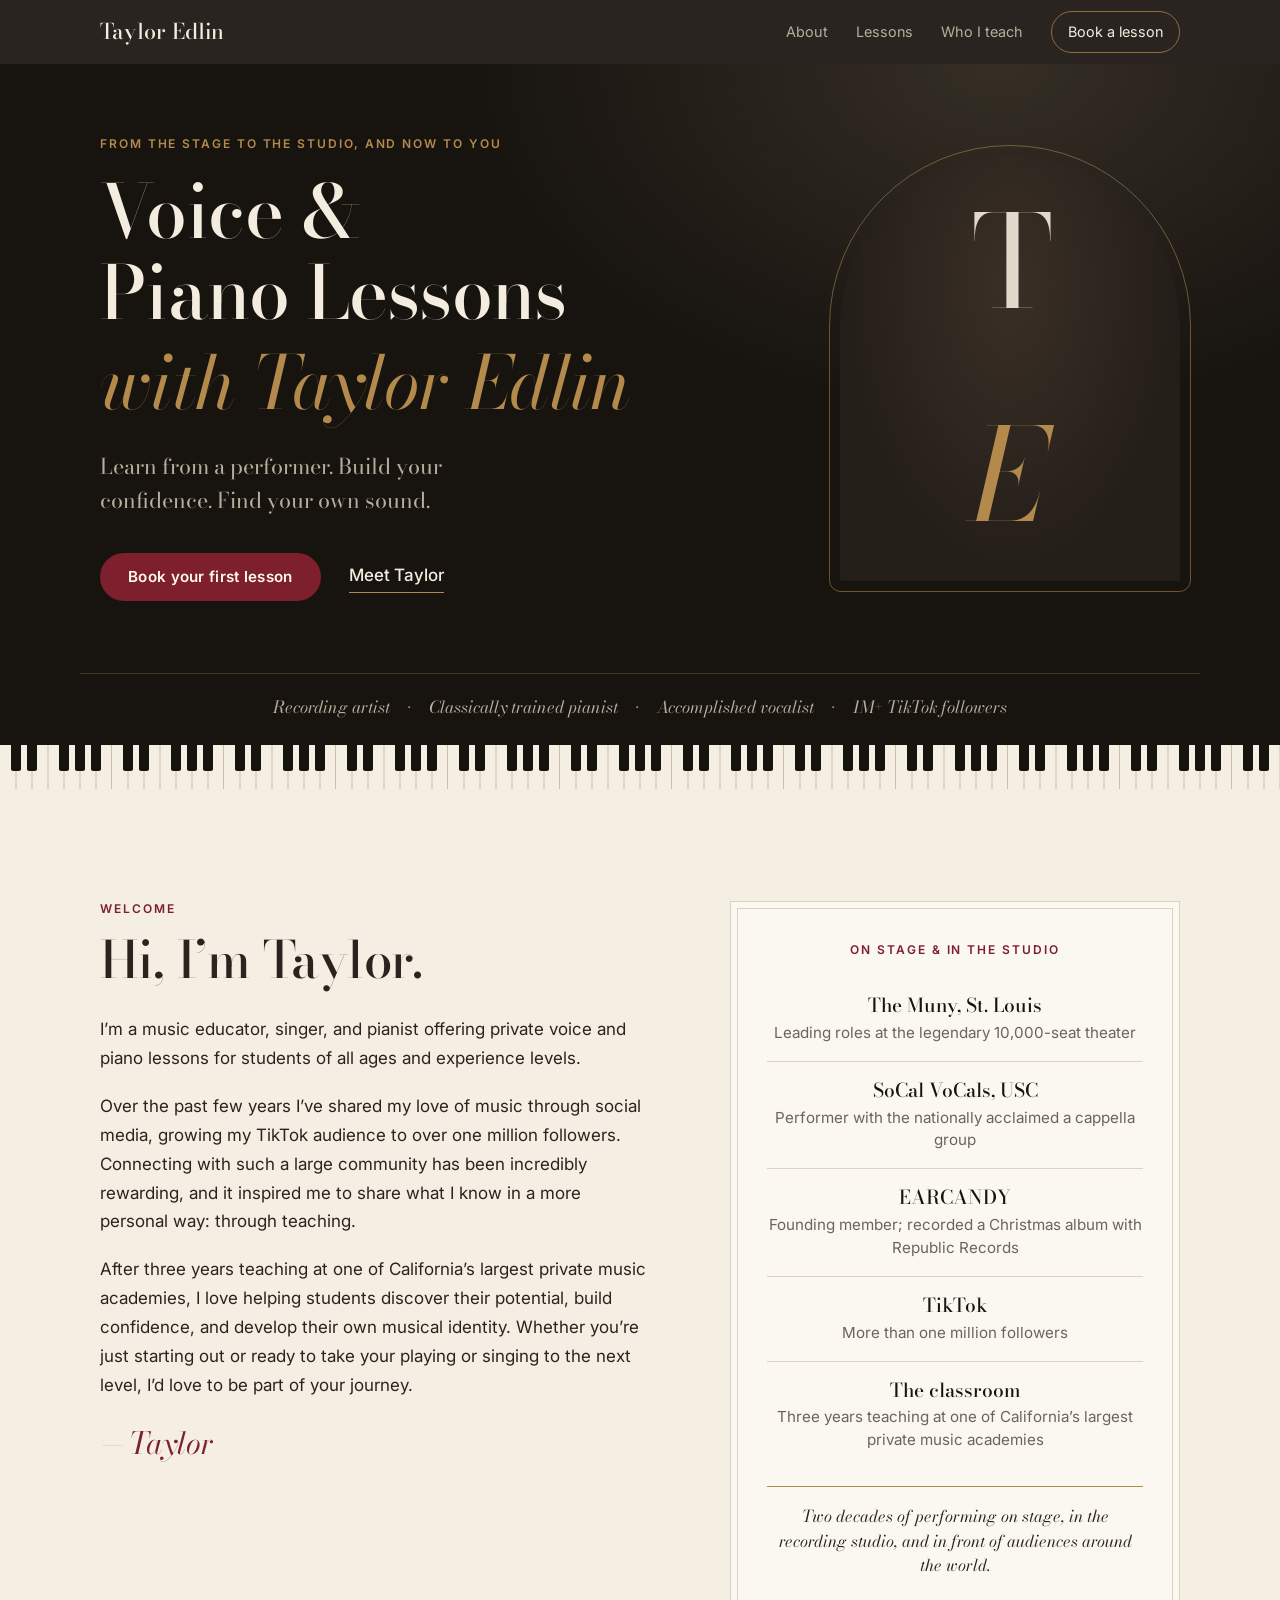
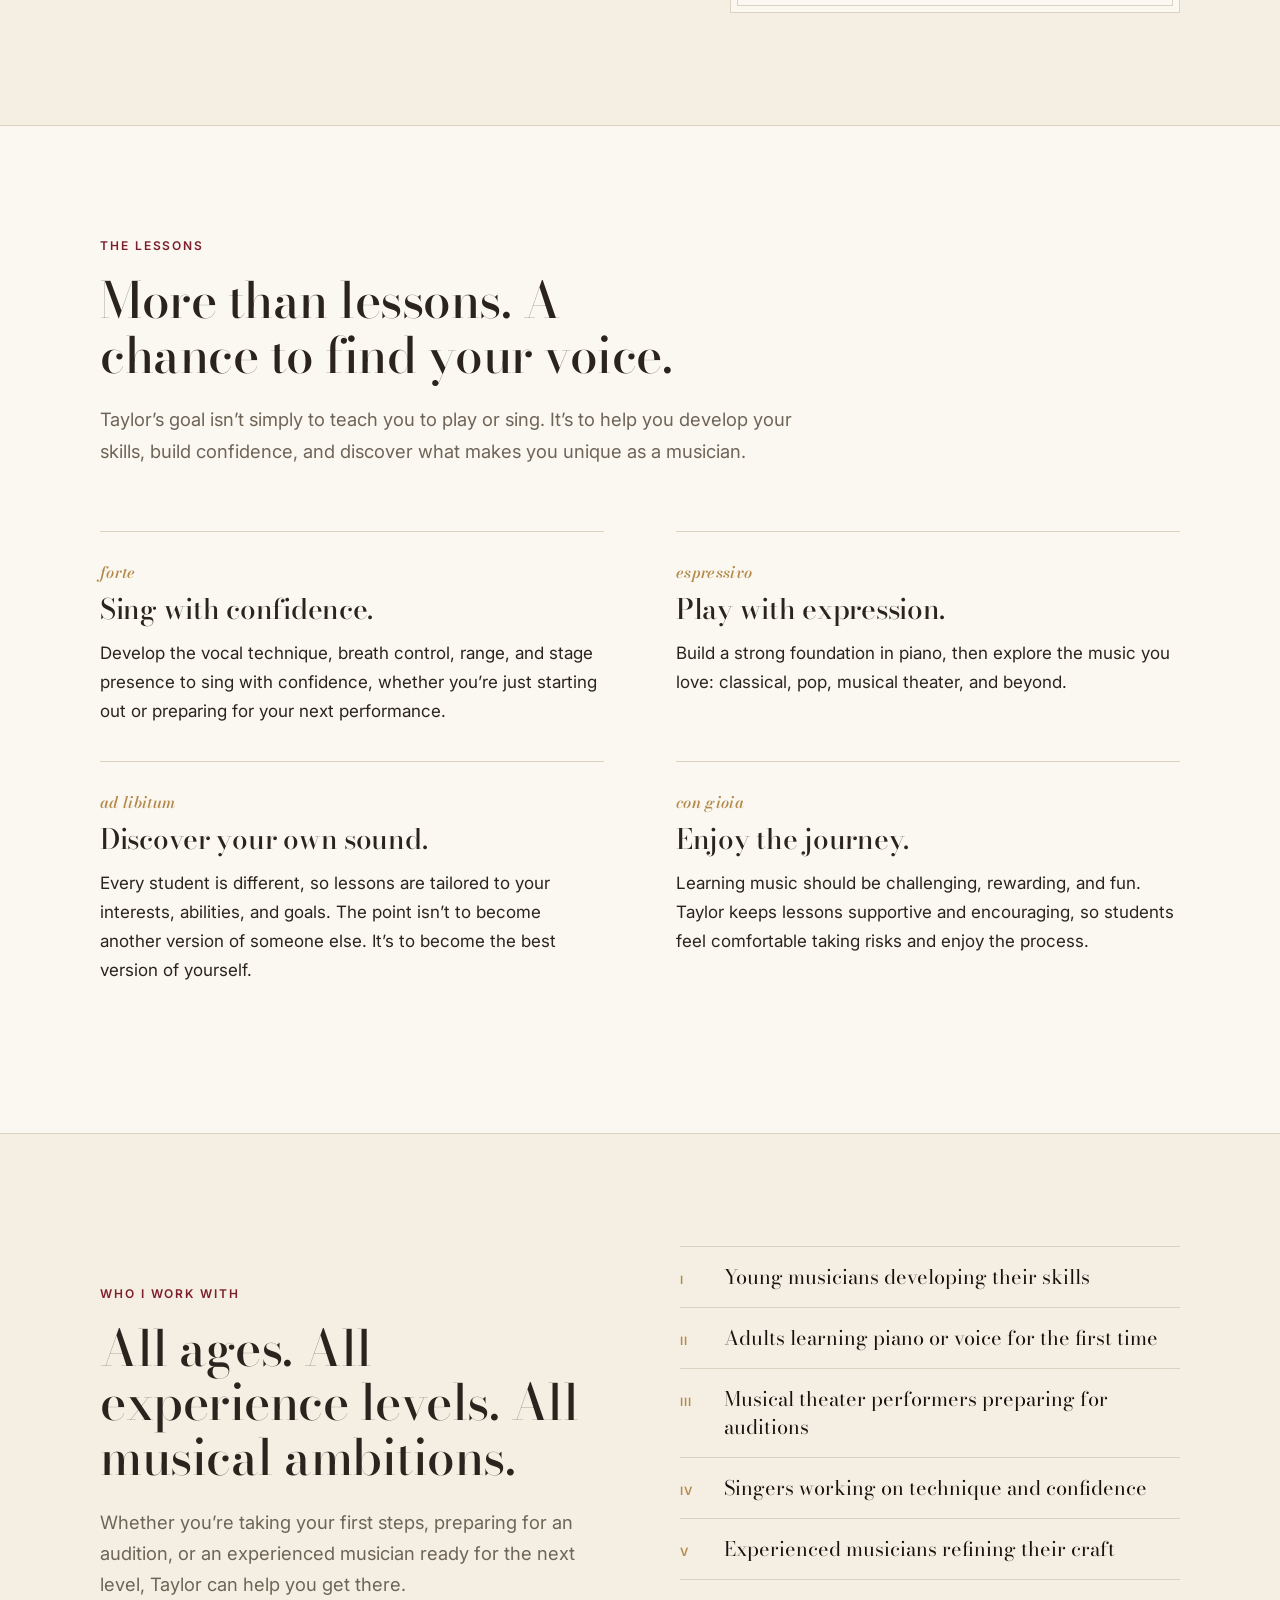
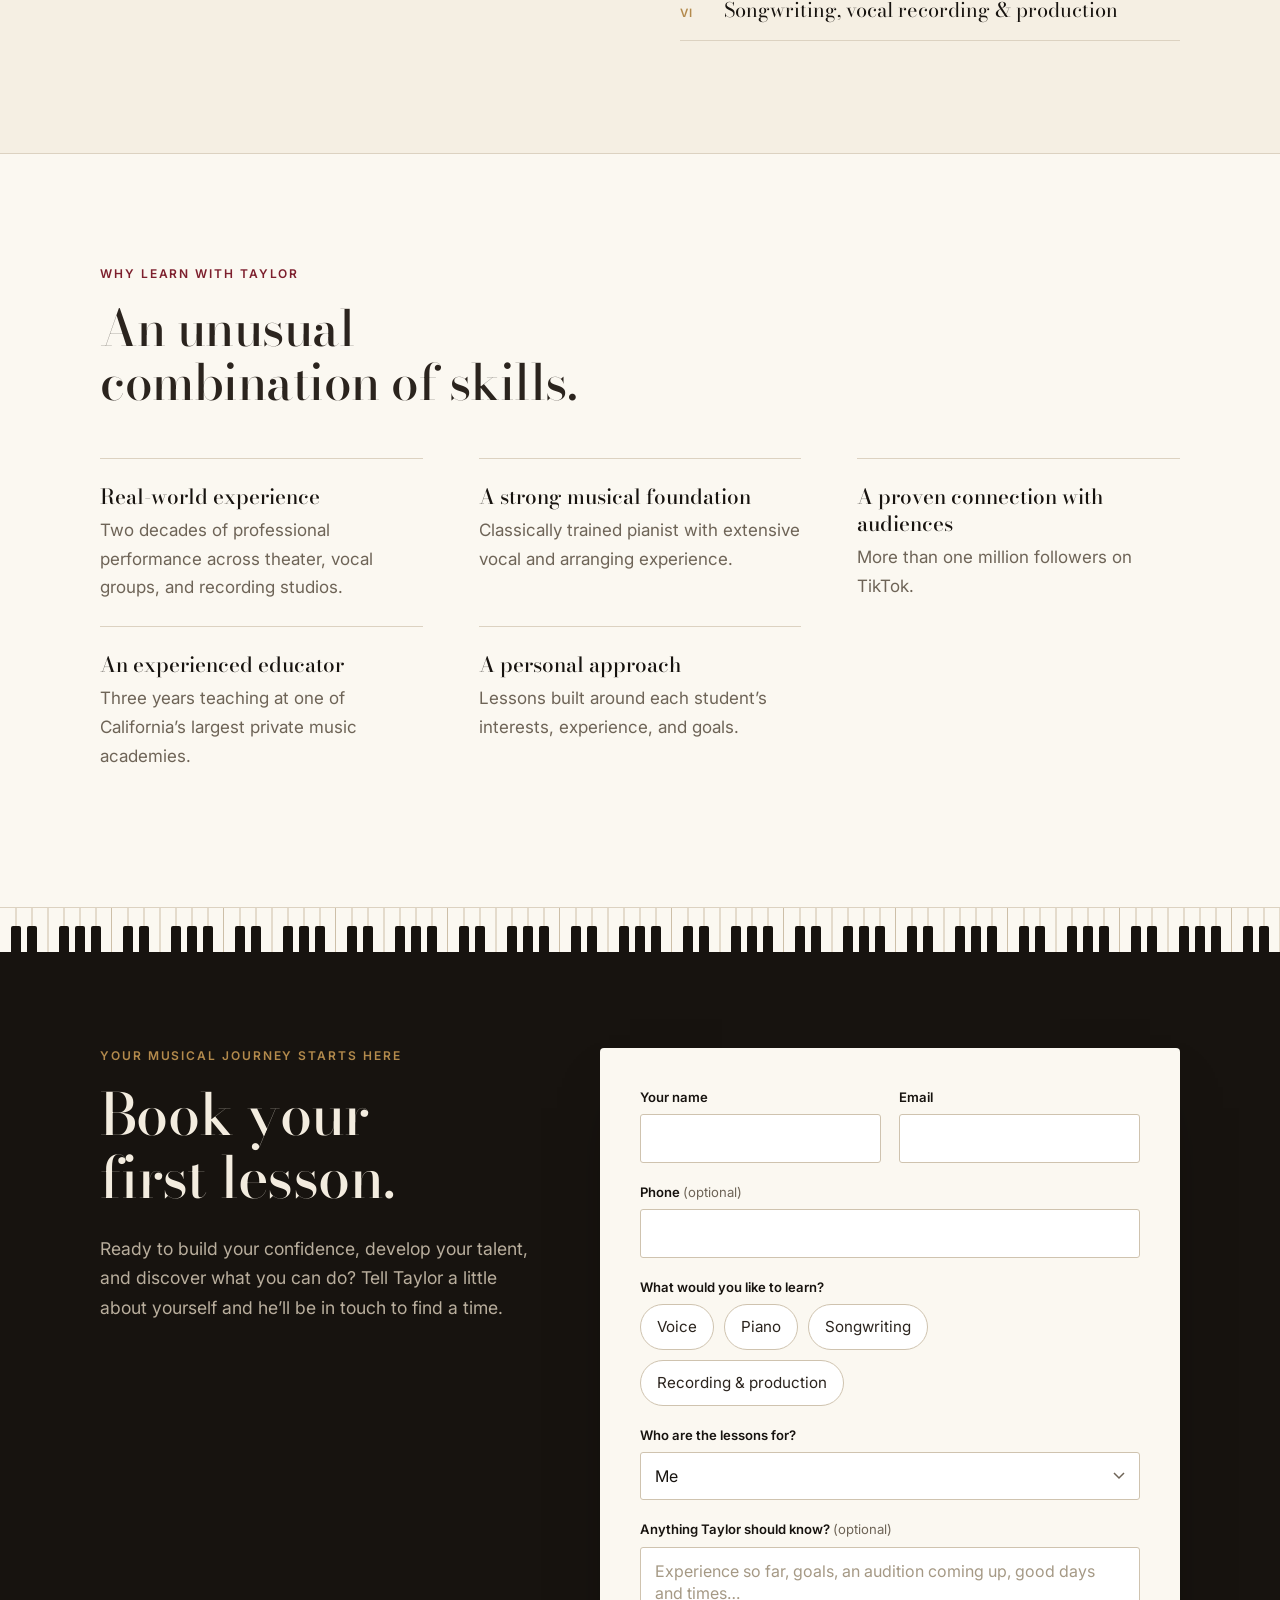
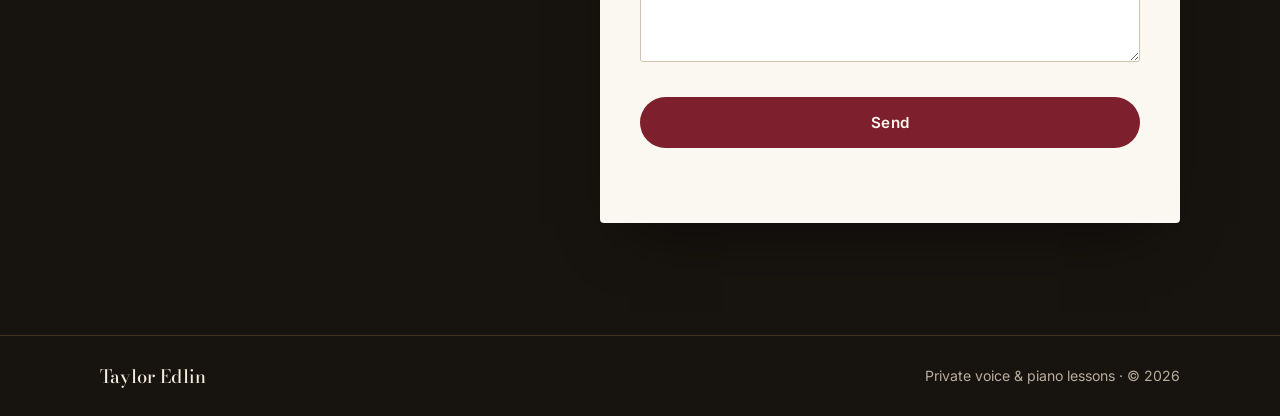
==== index.html @ 9dc53adc "Taylor Edlin: voice & piano lessons site (first version)" ====
<!doctype html>
<html lang="en">
<head>
  <meta charset="utf-8">
  <meta name="viewport" content="width=device-width, initial-scale=1">
  <title>Taylor Edlin | Voice &amp; Piano Lessons</title>
  <meta name="description" content="Private voice and piano lessons with Taylor Edlin: performer, classically trained pianist, and teacher. All ages and experience levels.">
  <link rel="canonical" href="https://tayloredlin.com/">
  <meta property="og:type" content="website">
  <meta property="og:url" content="https://tayloredlin.com/">
  <meta property="og:title" content="Voice &amp; Piano Lessons with Taylor Edlin">
  <meta property="og:description" content="Learn from a performer. Build your confidence. Find your own sound.">
  <link rel="icon" href="favicon.svg" type="image/svg+xml">
  <link rel="preconnect" href="https://fonts.googleapis.com">
  <link rel="preconnect" href="https://fonts.gstatic.com" crossorigin>
  <link rel="stylesheet" href="https://fonts.googleapis.com/css2?family=Bodoni+Moda:ital,opsz,wght@0,6..96,400..700;1,6..96,400..600&family=Inter:wght@400;500;600&display=swap">
  <link rel="stylesheet" href="styles.css?v=1">
</head>
<body>

<header class="site-header">
  <div class="wrap header-inner">
    <a class="wordmark" href="#top">Taylor Edlin</a>
    <nav aria-label="Main">
      <a href="#about">About</a>
      <a href="#lessons">Lessons</a>
      <a href="#students">Who I teach</a>
      <a class="nav-cta" href="#book">Book a lesson</a>
    </nav>
  </div>
</header>

<main id="top">

  <!-- Hero: dark like a piano's lacquer, with a proscenium-arch portrait. -->
  <section class="hero">
    <div class="wrap hero-grid">
      <div class="hero-copy">
        <p class="eyebrow">From the stage to the studio, and now to you</p>
        <h1>Voice &amp; Piano Lessons <em>with Taylor&nbsp;Edlin</em></h1>
        <p class="lede">Learn from a performer. Build your confidence. Find your own sound.</p>
        <div class="hero-actions">
          <a class="btn" href="#book">Book your first lesson</a>
          <a class="textlink light" href="#about">Meet Taylor</a>
        </div>
      </div>
      <!-- To add a photo: put it at images/taylor.jpg and replace the monogram span with
           <img src="images/taylor.jpg" alt="Taylor Edlin at the piano"> -->
      <figure class="arch" aria-hidden="true">
        <span class="monogram">T<i>E</i></span>
      </figure>
    </div>
    <ul class="billing wrap" aria-label="Credentials">
      <li>Recording artist</li>
      <li>Classically trained pianist</li>
      <li>Accomplished vocalist</li>
      <li>1M+ TikTok followers</li>
    </ul>
    <div class="keys" aria-hidden="true"></div>
  </section>

  <!-- A short intro video goes here once Taylor records it (see README). -->

  <section id="about" class="section">
    <div class="wrap about-grid">
      <div class="about-letter">
        <p class="label">Welcome</p>
        <h2>Hi, I&rsquo;m Taylor.</h2>
        <p>I&rsquo;m a music educator, singer, and pianist offering private voice and piano lessons for students of all ages and experience levels.</p>
        <p>Over the past few years I&rsquo;ve shared my love of music through social media, growing my TikTok audience to over one million followers. Connecting with such a large community has been incredibly rewarding, and it inspired me to share what I know in a more personal way: through teaching.</p>
        <p>After three years teaching at one of California&rsquo;s largest private music academies, I love helping students discover their potential, build confidence, and develop their own musical identity. Whether you&rsquo;re just starting out or ready to take your playing or singing to the next level, I&rsquo;d love to be part of your journey.</p>
        <p class="signoff">Taylor</p>
      </div>

      <aside class="playbill" aria-labelledby="credits-title">
        <p class="label" id="credits-title">On stage &amp; in the studio</p>
        <dl>
          <div><dt>The Muny, St.&nbsp;Louis</dt><dd>Leading roles at the legendary 10,000-seat theater</dd></div>
          <div><dt>SoCal VoCals, USC</dt><dd>Performer with the nationally acclaimed a cappella group</dd></div>
          <div><dt>EARCANDY</dt><dd>Founding member; recorded a Christmas album with Republic Records</dd></div>
          <div><dt>TikTok</dt><dd>More than one million followers</dd></div>
          <div><dt>The classroom</dt><dd>Three years teaching at one of California&rsquo;s largest private music academies</dd></div>
        </dl>
        <p class="playbill-note">Two decades of performing on stage, in the recording studio, and in front of audiences around the world.</p>
      </aside>
    </div>
  </section>

  <section id="lessons" class="section paper">
    <div class="wrap">
      <p class="label">The lessons</p>
      <h2 class="section-title">More than lessons. A chance to find your voice.</h2>
      <p class="intro">Taylor&rsquo;s goal isn&rsquo;t simply to teach you to play or sing. It&rsquo;s to help you develop your skills, build confidence, and discover what makes you unique as a musician.</p>

      <div class="pillars">
        <article>
          <p class="marking">forte</p>
          <h3>Sing with confidence.</h3>
          <p>Develop the vocal technique, breath control, range, and stage presence to sing with confidence, whether you&rsquo;re just starting out or preparing for your next performance.</p>
        </article>
        <article>
          <p class="marking">espressivo</p>
          <h3>Play with expression.</h3>
          <p>Build a strong foundation in piano, then explore the music you love: classical, pop, musical theater, and beyond.</p>
        </article>
        <article>
          <p class="marking">ad libitum</p>
          <h3>Discover your own sound.</h3>
          <p>Every student is different, so lessons are tailored to your interests, abilities, and goals. The point isn&rsquo;t to become another version of someone else. It&rsquo;s to become the best version of yourself.</p>
        </article>
        <article>
          <p class="marking">con gioia</p>
          <h3>Enjoy the journey.</h3>
          <p>Learning music should be challenging, rewarding, and fun. Taylor keeps lessons supportive and encouraging, so students feel comfortable taking risks and enjoy the process.</p>
        </article>
      </div>
    </div>
  </section>

  <section id="students" class="section">
    <div class="wrap students-grid">
      <div>
        <p class="label">Who I work with</p>
        <h2 class="section-title">All ages. All experience levels. All musical ambitions.</h2>
        <p class="intro">Whether you&rsquo;re taking your first steps, preparing for an audition, or an experienced musician ready for the next level, Taylor can help you get there.</p>
      </div>
      <ul class="who">
        <li>Young musicians developing their skills</li>
        <li>Adults learning piano or voice for the first time</li>
        <li>Musical theater performers preparing for auditions</li>
        <li>Singers working on technique and confidence</li>
        <li>Experienced musicians refining their craft</li>
        <li>Songwriting, vocal recording &amp; production</li>
      </ul>
    </div>
  </section>

  <section class="section paper">
    <div class="wrap">
      <p class="label">Why learn with Taylor</p>
      <h2 class="section-title">An unusual combination of skills.</h2>
      <dl class="why">
        <div><dt>Real-world experience</dt><dd>Two decades of professional performance across theater, vocal groups, and recording studios.</dd></div>
        <div><dt>A strong musical foundation</dt><dd>Classically trained pianist with extensive vocal and arranging experience.</dd></div>
        <div><dt>A proven connection with audiences</dt><dd>More than one million followers on TikTok.</dd></div>
        <div><dt>An experienced educator</dt><dd>Three years teaching at one of California&rsquo;s largest private music academies.</dd></div>
        <div><dt>A personal approach</dt><dd>Lessons built around each student&rsquo;s interests, experience, and goals.</dd></div>
      </dl>
    </div>
  </section>

  <!-- Testimonials: Taylor is collecting a few. Add them here as real quotes only. -->

  <section id="book" class="book">
    <div class="keys flip" aria-hidden="true"></div>
    <div class="wrap book-grid">
      <div class="book-copy">
        <p class="eyebrow">Your musical journey starts here</p>
        <h2>Book your first lesson.</h2>
        <p>Ready to build your confidence, develop your talent, and discover what you can do? Tell Taylor a little about yourself and he&rsquo;ll be in touch to find a time.</p>
      </div>

      <form id="book-form" class="book-form" action="https://formspree.io/f/xdegwnva" method="POST" novalidate>
        <input type="hidden" name="_subject" value="New lesson inquiry from tayloredlin.com">
        <label class="gotcha" aria-hidden="true">Leave this empty <input type="text" name="_gotcha" tabindex="-1" autocomplete="off"></label>

        <div class="row two">
          <label class="field"><span>Your name</span><input name="name" autocomplete="name" required></label>
          <label class="field"><span>Email</span><input name="email" type="email" autocomplete="email" required></label>
        </div>
        <label class="field"><span>Phone <em>(optional)</em></span><input name="phone" type="tel" autocomplete="tel"></label>

        <fieldset class="field">
          <legend>What would you like to learn?</legend>
          <div class="chips">
            <label><input type="checkbox" name="lessons" value="Voice"><span>Voice</span></label>
            <label><input type="checkbox" name="lessons" value="Piano"><span>Piano</span></label>
            <label><input type="checkbox" name="lessons" value="Songwriting"><span>Songwriting</span></label>
            <label><input type="checkbox" name="lessons" value="Recording &amp; production"><span>Recording &amp; production</span></label>
          </div>
        </fieldset>

        <label class="field"><span>Who are the lessons for?</span>
          <select name="student">
            <option value="Me">Me</option>
            <option value="My child">My child</option>
            <option value="Someone else">Someone else</option>
          </select>
        </label>

        <label class="field"><span>Anything Taylor should know? <em>(optional)</em></span>
          <textarea name="message" rows="4" placeholder="Experience so far, goals, an audition coming up, good days and times…"></textarea>
        </label>

        <button class="btn" type="submit">Send</button>
        <p class="form-status" role="status" aria-live="polite"></p>
      </form>

      <div class="thanks" hidden tabindex="-1">
        <h3>Thank you<span class="thanks-name"></span>!</h3>
        <p>Your message is on its way. Taylor will be in touch soon to find a time for your first lesson.</p>
      </div>
    </div>
  </section>
</main>

<footer class="site-footer">
  <div class="wrap footer-inner">
    <p class="wordmark">Taylor Edlin</p>
    <p>Private voice &amp; piano lessons &middot; &copy; <span id="year">2026</span></p>
  </div>
</footer>

<script src="main.js?v=1" defer></script>
</body>
</html>
---- styles.css ----
/* tayloredlin.com: ivory paper, piano-lacquer black, velvet-curtain red, a little brass. */
:root {
  --ivory: #F5EFE3;
  --paper: #FBF8F1;
  --ink: #17130F;
  --ink-2: #241E19;
  --text: #2B241E;
  --muted: #6E6457;
  --rule: #DCD2C1;
  --curtain: #7D1F2D;
  --curtain-dark: #64161F;
  --brass: #B38A4C;
  --on-dark: #F3ECDF;
  --on-dark-muted: #B9AE9D;
  --serif: "Bodoni Moda", "Didot", "Bodoni 72", Georgia, serif;
  --sans: "Inter", system-ui, -apple-system, "Segoe UI", sans-serif;
  color-scheme: light;
}

* { box-sizing: border-box; }
html { scroll-behavior: smooth; scroll-padding-top: 72px; }
body { margin: 0; background: var(--ivory); color: var(--text); font: 400 1.0625rem/1.7 var(--sans); -webkit-font-smoothing: antialiased; }
img { max-width: 100%; display: block; }
a { color: inherit; }
[hidden] { display: none !important; }

.wrap { width: 100%; max-width: 1120px; margin: 0 auto; padding-left: max(20px, env(safe-area-inset-left, 0px)); padding-right: max(20px, env(safe-area-inset-right, 0px)); }

h1, h2, h3 { font-family: var(--serif); font-weight: 500; line-height: 1.1; text-wrap: balance; margin: 0; letter-spacing: -0.01em; }
em { font-style: italic; }
.label, .eyebrow { font: 600 .75rem/1.4 var(--sans); letter-spacing: .16em; text-transform: uppercase; margin: 0 0 18px; }
.label { color: var(--curtain); }
.eyebrow { color: var(--brass); }

/* ---------- Header ---------- */
.site-header { position: sticky; top: 0; z-index: 10; background: rgba(23, 19, 15, .92); backdrop-filter: blur(8px); color: var(--on-dark); }
.header-inner { display: flex; align-items: center; justify-content: space-between; gap: 24px; min-height: 64px; }
.wordmark { font: 500 1.35rem/1 var(--serif); text-decoration: none; letter-spacing: .01em; margin: 0; }
nav { display: flex; align-items: center; gap: 28px; font-size: .9rem; }
nav a { text-decoration: none; color: var(--on-dark-muted); transition: color .15s; }
nav a:hover { color: var(--on-dark); }
nav .nav-cta { color: var(--on-dark); border: 1px solid rgba(179, 138, 76, .7); padding: 8px 16px; border-radius: 999px; }
nav .nav-cta:hover { background: rgba(179, 138, 76, .15); }

/* ---------- Buttons ---------- */
.btn { display: inline-block; font: 600 .95rem/1 var(--sans); letter-spacing: .02em; text-decoration: none; cursor: pointer; border: 0; border-radius: 999px; padding: 16px 28px; background: var(--curtain); color: #FFF8EE; transition: background .15s, transform .15s; }
.btn:hover { background: var(--curtain-dark); }
.btn:active { transform: translateY(1px); }
.btn:disabled { opacity: .6; cursor: default; }
.textlink { font-weight: 500; text-decoration: none; border-bottom: 1px solid currentColor; padding-bottom: 2px; }
.textlink.light { color: var(--on-dark); border-color: var(--brass); }

/* ---------- Hero ---------- */
.hero { position: relative; color: var(--on-dark); background:
  radial-gradient(ellipse 60% 70% at 78% 0%, rgba(255, 231, 190, .13), transparent 70%),
  var(--ink); padding-top: 72px; }
.hero-grid { display: grid; grid-template-columns: 1.25fr .75fr; gap: 64px; align-items: center; }
.hero h1 { font-size: clamp(2.6rem, 6vw, 4.6rem); font-weight: 500; }
.hero h1 em { display: block; color: var(--brass); font-weight: 400; margin-top: .12em; }
.lede { font: 400 clamp(1.15rem, 2vw, 1.35rem)/1.55 var(--serif); color: var(--on-dark-muted); margin: 28px 0 36px; max-width: 30ch; }
.hero-actions { display: flex; align-items: center; flex-wrap: wrap; gap: 28px; }

/* Proscenium-arch frame for Taylor's portrait. */
.arch { margin: 0; justify-self: end; width: 100%; max-width: 340px; aspect-ratio: 4 / 5; border-radius: 999px 999px 4px 4px; overflow: hidden; position: relative;
  background: radial-gradient(ellipse at 50% 30%, #3A2F26, var(--ink-2) 70%); outline: 1px solid rgba(179, 138, 76, .55); outline-offset: 10px; }
.arch img { width: 100%; height: 100%; object-fit: cover; }
.monogram { position: absolute; inset: 0; display: grid; place-items: center; font: 400 clamp(5rem, 11vw, 8rem)/1 var(--serif); color: rgba(243, 236, 223, .9); letter-spacing: -.04em; }
.monogram i { color: var(--brass); margin-left: -.08em; }

.billing { list-style: none; display: flex; flex-wrap: wrap; justify-content: center; gap: 10px 0; margin: 72px auto 0; padding-top: 22px; padding-bottom: 26px; border-top: 1px solid rgba(179, 138, 76, .3); font: italic 400 1.05rem/1.4 var(--serif); color: var(--on-dark-muted); }
.billing li { padding: 0 18px; }
.billing li + li::before { content: "\2022"; color: var(--brass); margin: 0 18px 0 -18px; }

/* A strip of piano keys: the hero's last row, and the top of the booking section. */
.keys { height: 44px; background: url("data:image/svg+xml,%3Csvg xmlns='http://www.w3.org/2000/svg' width='112' height='44'%3E%3Crect width='112' height='44' fill='%23F5EFE3'/%3E%3Cpath d='M16 0V44M32 0V44M48 0V44M64 0V44M80 0V44M96 0V44M111.5 0V44' stroke='%23CDBFA8'/%3E%3Cg fill='%2317130F'%3E%3Crect x='11' y='-3' width='10' height='29' rx='2'/%3E%3Crect x='27' y='-3' width='10' height='29' rx='2'/%3E%3Crect x='59' y='-3' width='10' height='29' rx='2'/%3E%3Crect x='75' y='-3' width='10' height='29' rx='2'/%3E%3Crect x='91' y='-3' width='10' height='29' rx='2'/%3E%3C/g%3E%3C/svg%3E") repeat-x left top / 112px 44px; }
.keys.flip { transform: scaleY(-1); background-image: url("data:image/svg+xml,%3Csvg xmlns='http://www.w3.org/2000/svg' width='112' height='44'%3E%3Crect width='112' height='44' fill='%23FBF8F1'/%3E%3Cpath d='M16 0V44M32 0V44M48 0V44M64 0V44M80 0V44M96 0V44M111.5 0V44' stroke='%23CDBFA8'/%3E%3Cg fill='%2317130F'%3E%3Crect x='11' y='-3' width='10' height='29' rx='2'/%3E%3Crect x='27' y='-3' width='10' height='29' rx='2'/%3E%3Crect x='59' y='-3' width='10' height='29' rx='2'/%3E%3Crect x='75' y='-3' width='10' height='29' rx='2'/%3E%3Crect x='91' y='-3' width='10' height='29' rx='2'/%3E%3C/g%3E%3C/svg%3E"); }

/* ---------- Sections ---------- */
.section { padding: 112px 0; }
.section.paper { background: var(--paper); border-top: 1px solid var(--rule); border-bottom: 1px solid var(--rule); }
.section-title { font-size: clamp(2rem, 4.2vw, 3.1rem); max-width: 20ch; }
.intro { font-size: 1.15rem; color: var(--muted); max-width: 58ch; margin: 22px 0 0; }

.about-grid { display: grid; grid-template-columns: 1.1fr .9fr; gap: 80px; align-items: start; }
.about-letter h2 { font-size: clamp(2.2rem, 4.5vw, 3.2rem); margin-bottom: 28px; }
.about-letter p { max-width: 60ch; margin: 0 0 1.1em; }
.signoff { font: italic 400 1.9rem/1 var(--serif); color: var(--curtain); margin-top: 28px !important; }
.signoff::before { content: "\2014\2009"; color: var(--brass); }

/* Credits, set like a playbill page. */
.playbill { background: var(--paper); border: 1px solid var(--rule); padding: 40px 36px 34px; position: relative; }
.playbill::before { content: ""; position: absolute; inset: 6px; border: 1px solid var(--rule); pointer-events: none; }
.playbill .label { text-align: center; }
.playbill dl { margin: 0; }
.playbill dl > div { padding: 16px 0; border-top: 1px solid var(--rule); text-align: center; }
.playbill dl > div:first-child { border-top: 0; }
.playbill dt { font: 500 1.2rem/1.3 var(--serif); color: var(--ink); }
.playbill dd { margin: 4px 0 0; color: var(--muted); font-size: .95rem; line-height: 1.5; }
.playbill-note { margin: 18px 0 0; padding-top: 18px; border-top: 1px solid var(--brass); text-align: center; font: italic 400 1.02rem/1.5 var(--serif); color: var(--text); }

.pillars { display: grid; grid-template-columns: repeat(2, minmax(0, 1fr)); gap: 0 72px; margin-top: 64px; }
.pillars article { padding: 32px 0 36px; border-top: 1px solid var(--rule); }
.pillars h3 { font-size: 1.75rem; margin-bottom: 14px; }
.pillars p { margin: 0; max-width: 52ch; }
.marking { font: italic 600 1rem/1 var(--serif) !important; color: var(--brass); margin: 0 0 14px !important; letter-spacing: .02em; }

.students-grid { display: grid; grid-template-columns: 1fr 1fr; gap: 80px; align-items: center; }
.who { list-style: none; margin: 0; padding: 0; counter-reset: who; }
.who li { counter-increment: who; display: grid; grid-template-columns: 44px 1fr; align-items: baseline; padding: 16px 0; border-bottom: 1px solid var(--rule); font: 400 1.25rem/1.4 var(--serif); color: var(--ink); }
.who li:first-child { border-top: 1px solid var(--rule); }
.who li::before { content: counter(who, upper-roman); font: 600 .72rem/1 var(--sans); letter-spacing: .1em; color: var(--brass); }

.why { display: grid; grid-template-columns: repeat(auto-fit, minmax(min(100%, 300px), 1fr)); gap: 0 56px; margin: 48px 0 0; }
.why > div { padding: 24px 0; border-top: 1px solid var(--rule); }
.why dt { font: 500 1.3rem/1.3 var(--serif); color: var(--ink); margin-bottom: 6px; }
.why dd { margin: 0; color: var(--muted); }

/* ---------- Booking ---------- */
.book { background: var(--ink); color: var(--on-dark); padding-bottom: 112px; }
.book-grid { display: grid; grid-template-columns: .85fr 1.15fr; gap: 72px; align-items: start; padding-top: 96px; }
.book-copy h2 { font-size: clamp(2.4rem, 5vw, 3.6rem); margin-bottom: 24px; }
.book-copy p:not(.eyebrow) { color: var(--on-dark-muted); font-size: 1.1rem; max-width: 40ch; margin: 0; }

.book-form, .thanks { background: var(--paper); color: var(--text); padding: 40px; border-radius: 4px; box-shadow: 0 30px 60px -30px rgba(0, 0, 0, .6); }
.row.two { display: grid; grid-template-columns: 1fr 1fr; gap: 0 18px; }
.field { display: block; border: 0; padding: 0; margin: 0 0 20px; min-width: 0; }
.field > span, .field > legend { display: block; font: 600 .82rem/1.4 var(--sans); color: var(--ink); margin-bottom: 8px; padding: 0; }
.field em { font-style: normal; font-weight: 400; color: var(--muted); }
input, select, textarea { width: 100%; font: 400 1rem/1.4 var(--sans); color: var(--ink); background: #FFF; border: 1px solid #CFC3AF; border-radius: 3px; padding: 12px 14px; transition: border-color .15s, box-shadow .15s; }
textarea { resize: vertical; min-height: 110px; }
select { appearance: none; background: #FFF url("data:image/svg+xml,%3Csvg xmlns='http://www.w3.org/2000/svg' width='12' height='8'%3E%3Cpath d='M1 1l5 5 5-5' fill='none' stroke='%236E6457' stroke-width='1.5'/%3E%3C/svg%3E") no-repeat right 14px center; padding-right: 36px; }
input:focus, select:focus, textarea:focus { outline: none; border-color: var(--curtain); box-shadow: 0 0 0 3px rgba(125, 31, 45, .14); }
input[aria-invalid="true"] { border-color: var(--curtain); }
::placeholder { color: #A59985; }

.chips { display: flex; flex-wrap: wrap; gap: 10px; }
.chips label { position: relative; cursor: pointer; }
.chips input { position: absolute; opacity: 0; width: 1px; height: 1px; }
.chips span { display: inline-block; padding: 9px 16px; border: 1px solid #CFC3AF; border-radius: 999px; font-size: .95rem; background: #FFF; transition: all .15s; }
.chips input:checked + span { background: var(--ink); border-color: var(--ink); color: var(--on-dark); }
.chips input:focus-visible + span { box-shadow: 0 0 0 3px rgba(125, 31, 45, .25); }

.book-form .btn { width: 100%; margin-top: 6px; padding: 18px; }
.form-status { margin: 14px 0 0; font-size: .92rem; color: var(--curtain); min-height: 1.4em; }
.gotcha { position: absolute; left: -9999px; width: 1px; height: 1px; overflow: hidden; }

.thanks { text-align: center; padding: 64px 40px; outline: none; }
.thanks h3 { font-size: 2.2rem; margin-bottom: 14px; }
.thanks p { margin: 0 auto; max-width: 38ch; color: var(--muted); }

/* ---------- Footer ---------- */
.site-footer { background: var(--ink); color: var(--on-dark-muted); border-top: 1px solid rgba(179, 138, 76, .25); font-size: .88rem; }
.footer-inner { display: flex; justify-content: space-between; align-items: center; flex-wrap: wrap; gap: 8px 24px; padding-top: 28px; padding-bottom: max(28px, env(safe-area-inset-bottom, 0px)); }
.footer-inner p { margin: 0; }
.site-footer .wordmark { color: var(--on-dark); font-size: 1.15rem; }

/* ---------- Smaller screens ---------- */
@media (max-width: 900px) {
  .hero-grid, .about-grid, .students-grid, .book-grid { grid-template-columns: 1fr; gap: 56px; }
  .arch { justify-self: center; max-width: 280px; }
  .section { padding: 80px 0; }
  .pillars { gap: 0 40px; }
}
@media (max-width: 640px) {
  nav a:not(.nav-cta) { display: none; }
  .hero { padding-top: 48px; }
  .billing { margin-top: 56px; font-size: .98rem; }
  .pillars, .row.two { grid-template-columns: 1fr; }
  .playbill { padding: 32px 22px 26px; }
  .book-form, .thanks { padding: 28px 20px; }
  .book-grid { padding-top: 72px; }
}
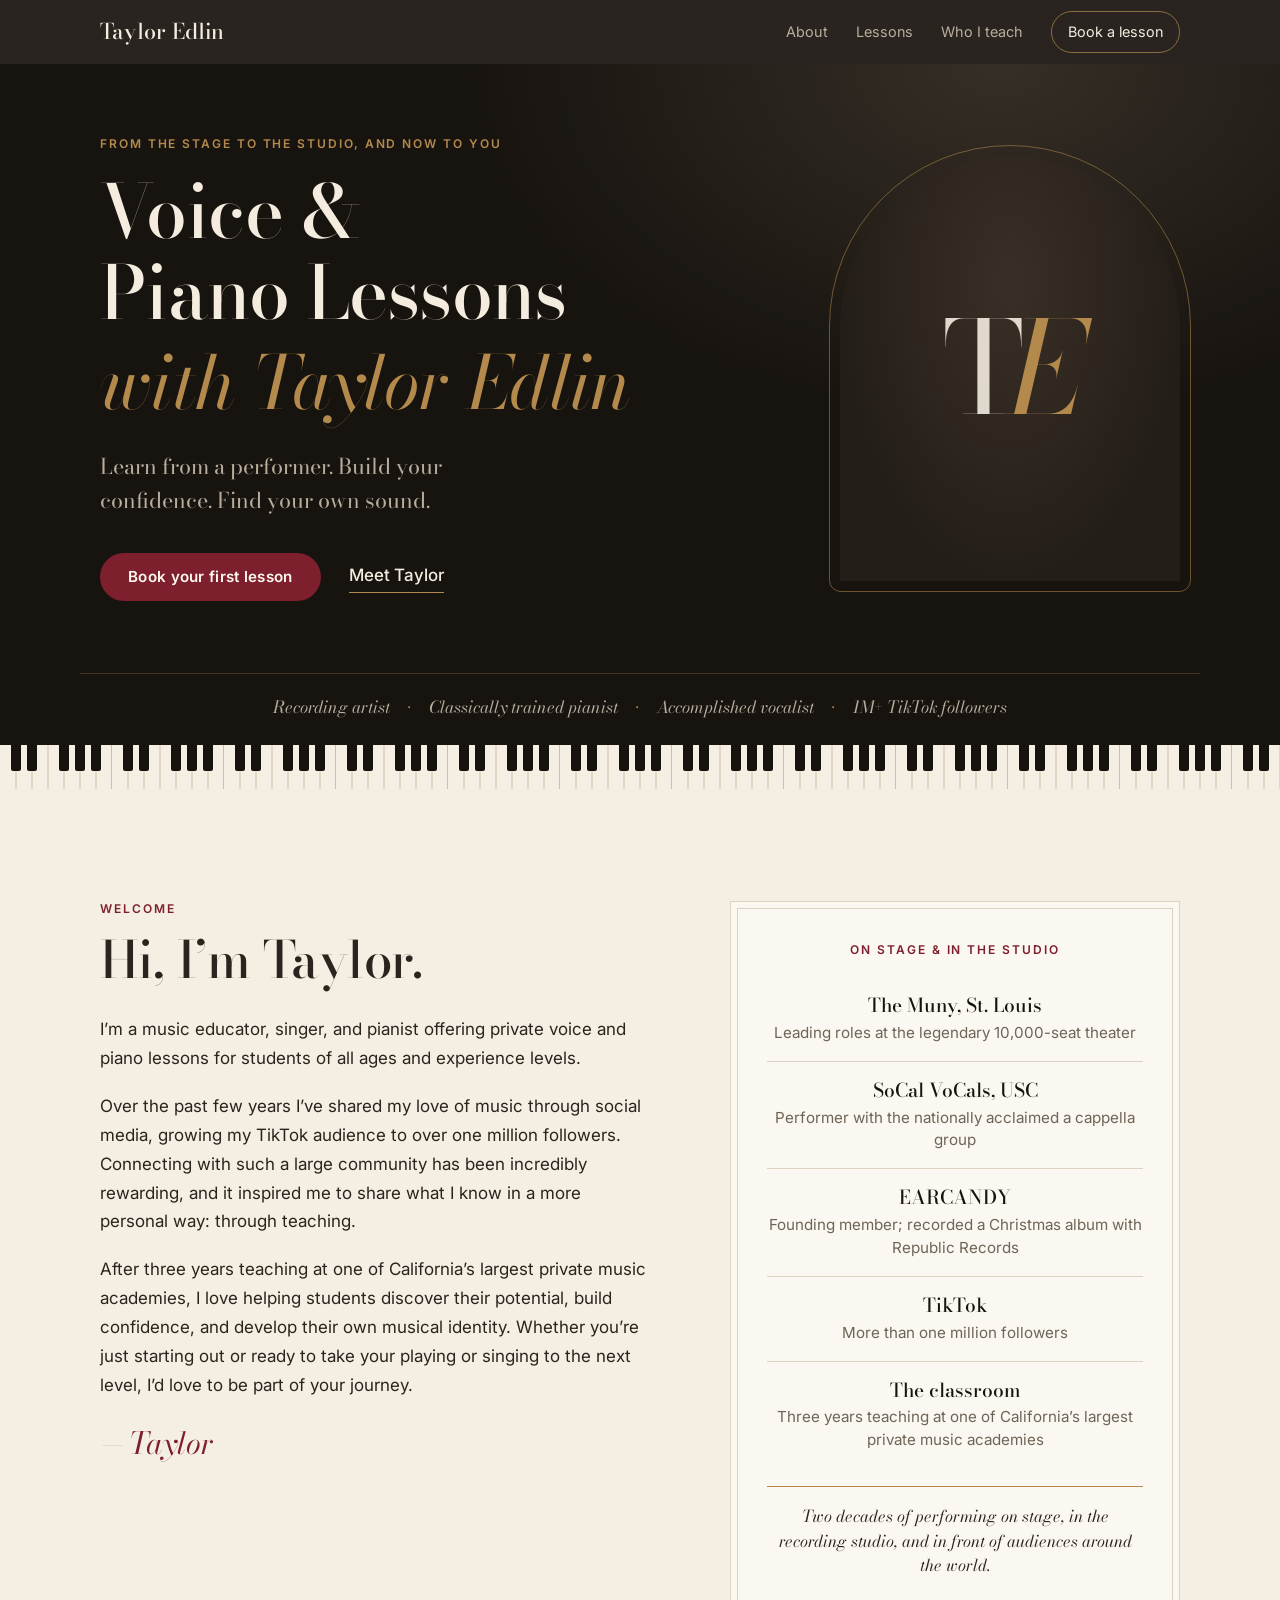
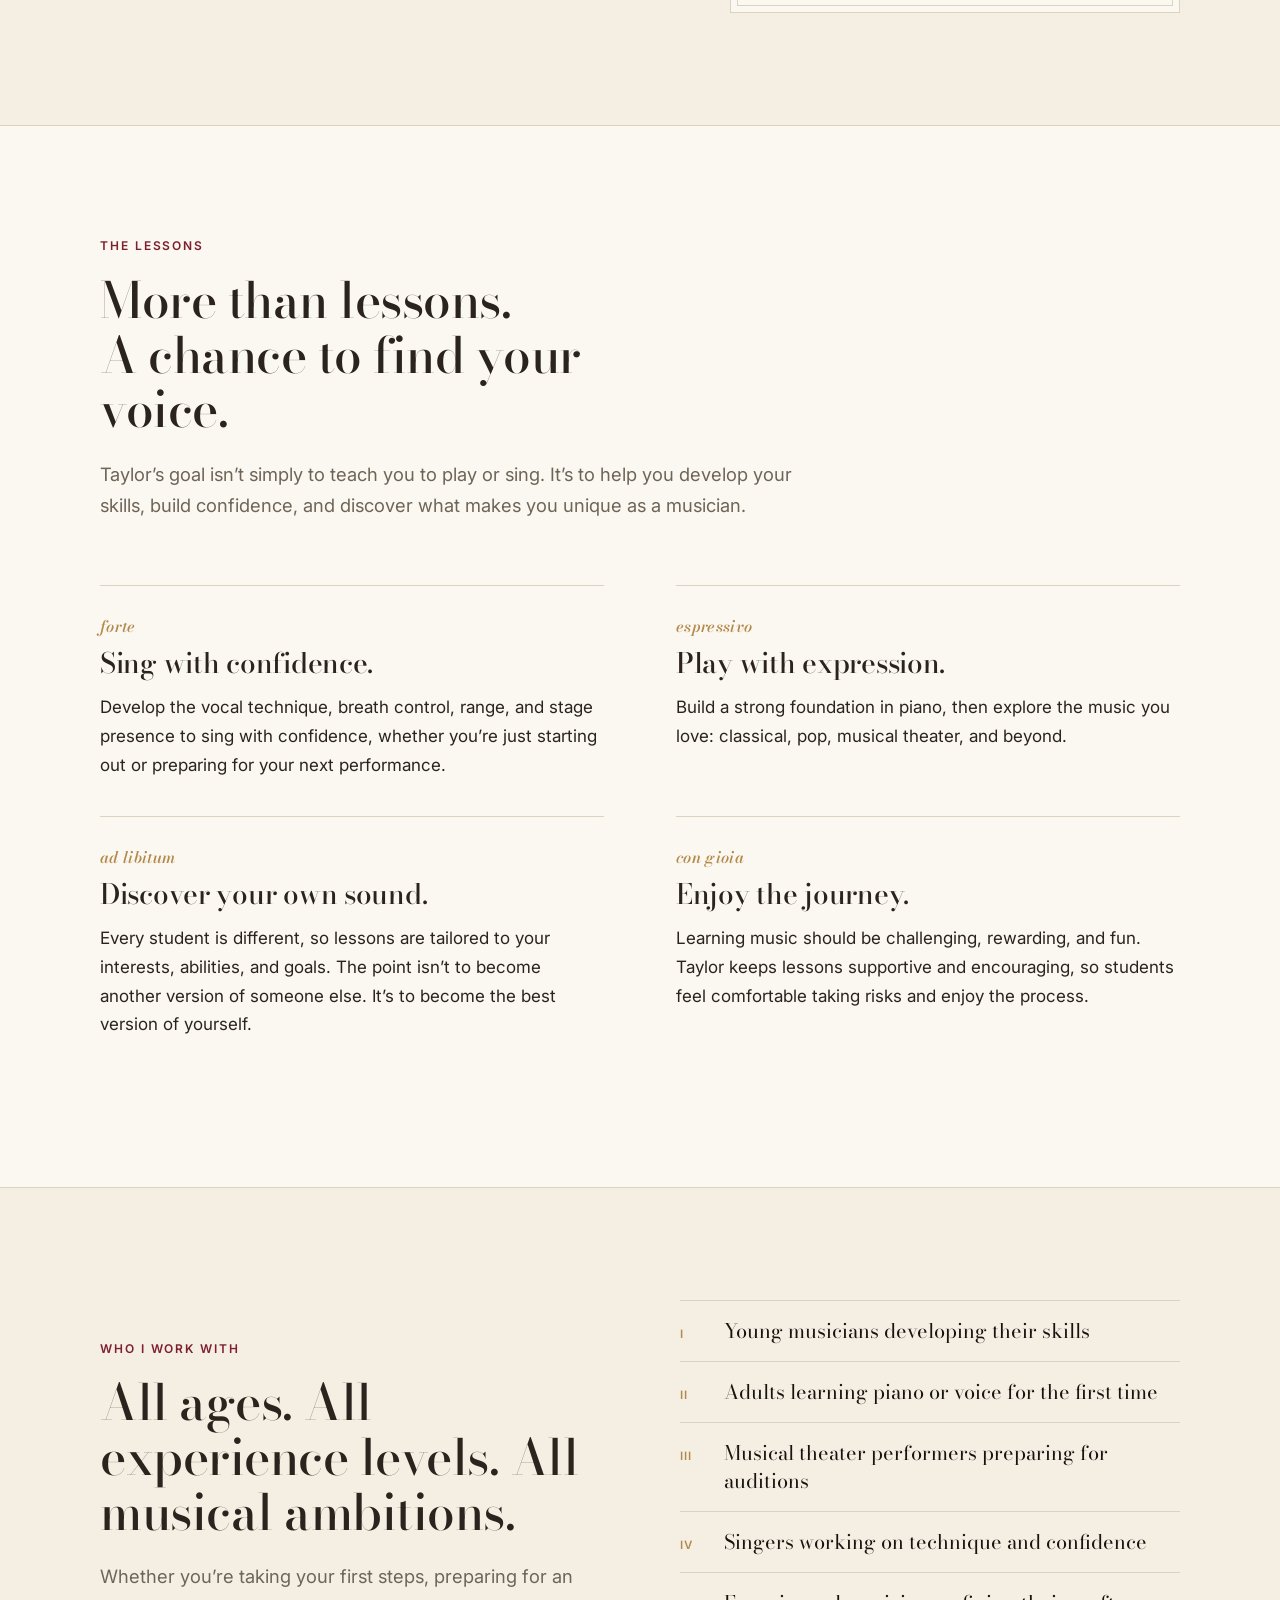
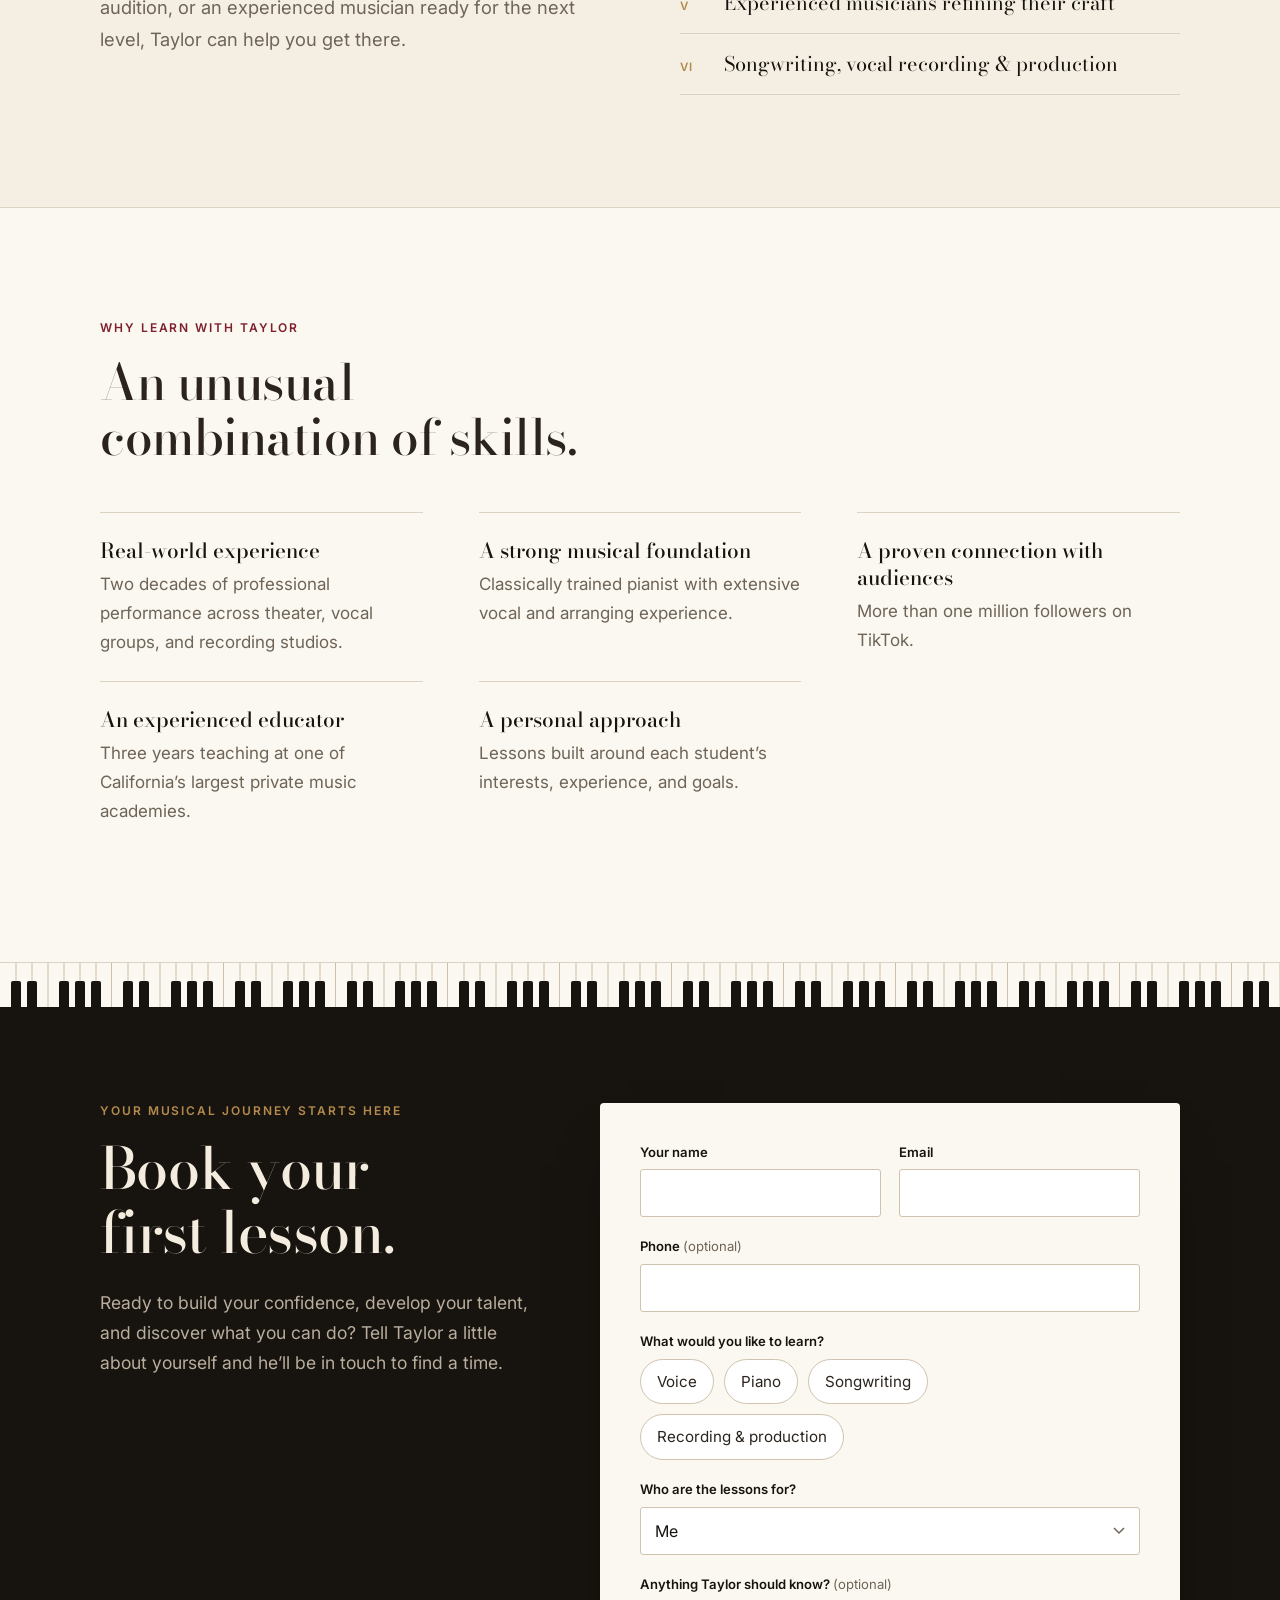
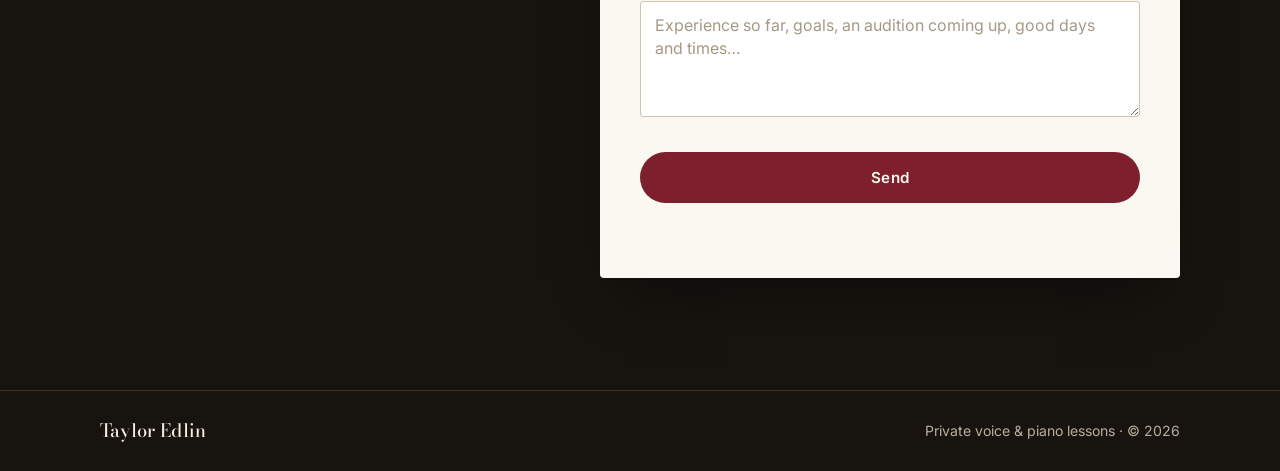
==== commit 6e77c444: "Link preview image, phone tweaks, clearer form errors" ====
--- a/index.html
+++ b/index.html
@@ -10,11 +10,15 @@
   <meta property="og:url" content="https://tayloredlin.com/">
   <meta property="og:title" content="Voice &amp; Piano Lessons with Taylor Edlin">
   <meta property="og:description" content="Learn from a performer. Build your confidence. Find your own sound.">
+  <meta property="og:image" content="https://tayloredlin.com/images/og.png">
+  <meta property="og:image:width" content="1200">
+  <meta property="og:image:height" content="630">
+  <meta name="twitter:card" content="summary_large_image">
   <link rel="icon" href="favicon.svg" type="image/svg+xml">
   <link rel="preconnect" href="https://fonts.googleapis.com">
   <link rel="preconnect" href="https://fonts.gstatic.com" crossorigin>
   <link rel="stylesheet" href="https://fonts.googleapis.com/css2?family=Bodoni+Moda:ital,opsz,wght@0,6..96,400..700;1,6..96,400..600&family=Inter:wght@400;500;600&display=swap">
-  <link rel="stylesheet" href="styles.css?v=1">
+  <link rel="stylesheet" href="styles.css?v=2">
 </head>
 <body>
 
@@ -89,7 +93,7 @@
   <section id="lessons" class="section paper">
     <div class="wrap">
       <p class="label">The lessons</p>
-      <h2 class="section-title">More than lessons. A chance to find your voice.</h2>
+      <h2 class="section-title">More than lessons.<br>A chance to find your voice.</h2>
       <p class="intro">Taylor&rsquo;s goal isn&rsquo;t simply to teach you to play or sing. It&rsquo;s to help you develop your skills, build confidence, and discover what makes you unique as a musician.</p>
 
       <div class="pillars">
@@ -211,6 +215,6 @@
   </div>
 </footer>
 
-<script src="main.js?v=1" defer></script>
+<script src="main.js?v=2" defer></script>
 </body>
 </html>
--- a/styles.css
+++ b/styles.css
@@ -64,7 +64,7 @@
 .arch { margin: 0; justify-self: end; width: 100%; max-width: 340px; aspect-ratio: 4 / 5; border-radius: 999px 999px 4px 4px; overflow: hidden; position: relative;
   background: radial-gradient(ellipse at 50% 30%, #3A2F26, var(--ink-2) 70%); outline: 1px solid rgba(179, 138, 76, .55); outline-offset: 10px; }
 .arch img { width: 100%; height: 100%; object-fit: cover; }
-.monogram { position: absolute; inset: 0; display: grid; place-items: center; font: 400 clamp(5rem, 11vw, 8rem)/1 var(--serif); color: rgba(243, 236, 223, .9); letter-spacing: -.04em; }
+.monogram { position: absolute; inset: 0; display: flex; align-items: center; justify-content: center; font: 400 clamp(5rem, 11vw, 8rem)/1 var(--serif); color: rgba(243, 236, 223, .9); letter-spacing: -.04em; }
 .monogram i { color: var(--brass); margin-left: -.08em; }
 
 .billing { list-style: none; display: flex; flex-wrap: wrap; justify-content: center; gap: 10px 0; margin: 72px auto 0; padding-top: 22px; padding-bottom: 26px; border-top: 1px solid rgba(179, 138, 76, .3); font: italic 400 1.05rem/1.4 var(--serif); color: var(--on-dark-muted); }
@@ -164,6 +164,7 @@
 @media (max-width: 640px) {
   nav a:not(.nav-cta) { display: none; }
   .hero { padding-top: 48px; }
+  .arch { max-width: 230px; }
   .billing { margin-top: 56px; font-size: .98rem; }
   .pillars, .row.two { grid-template-columns: 1fr; }
   .playbill { padding: 32px 22px 26px; }
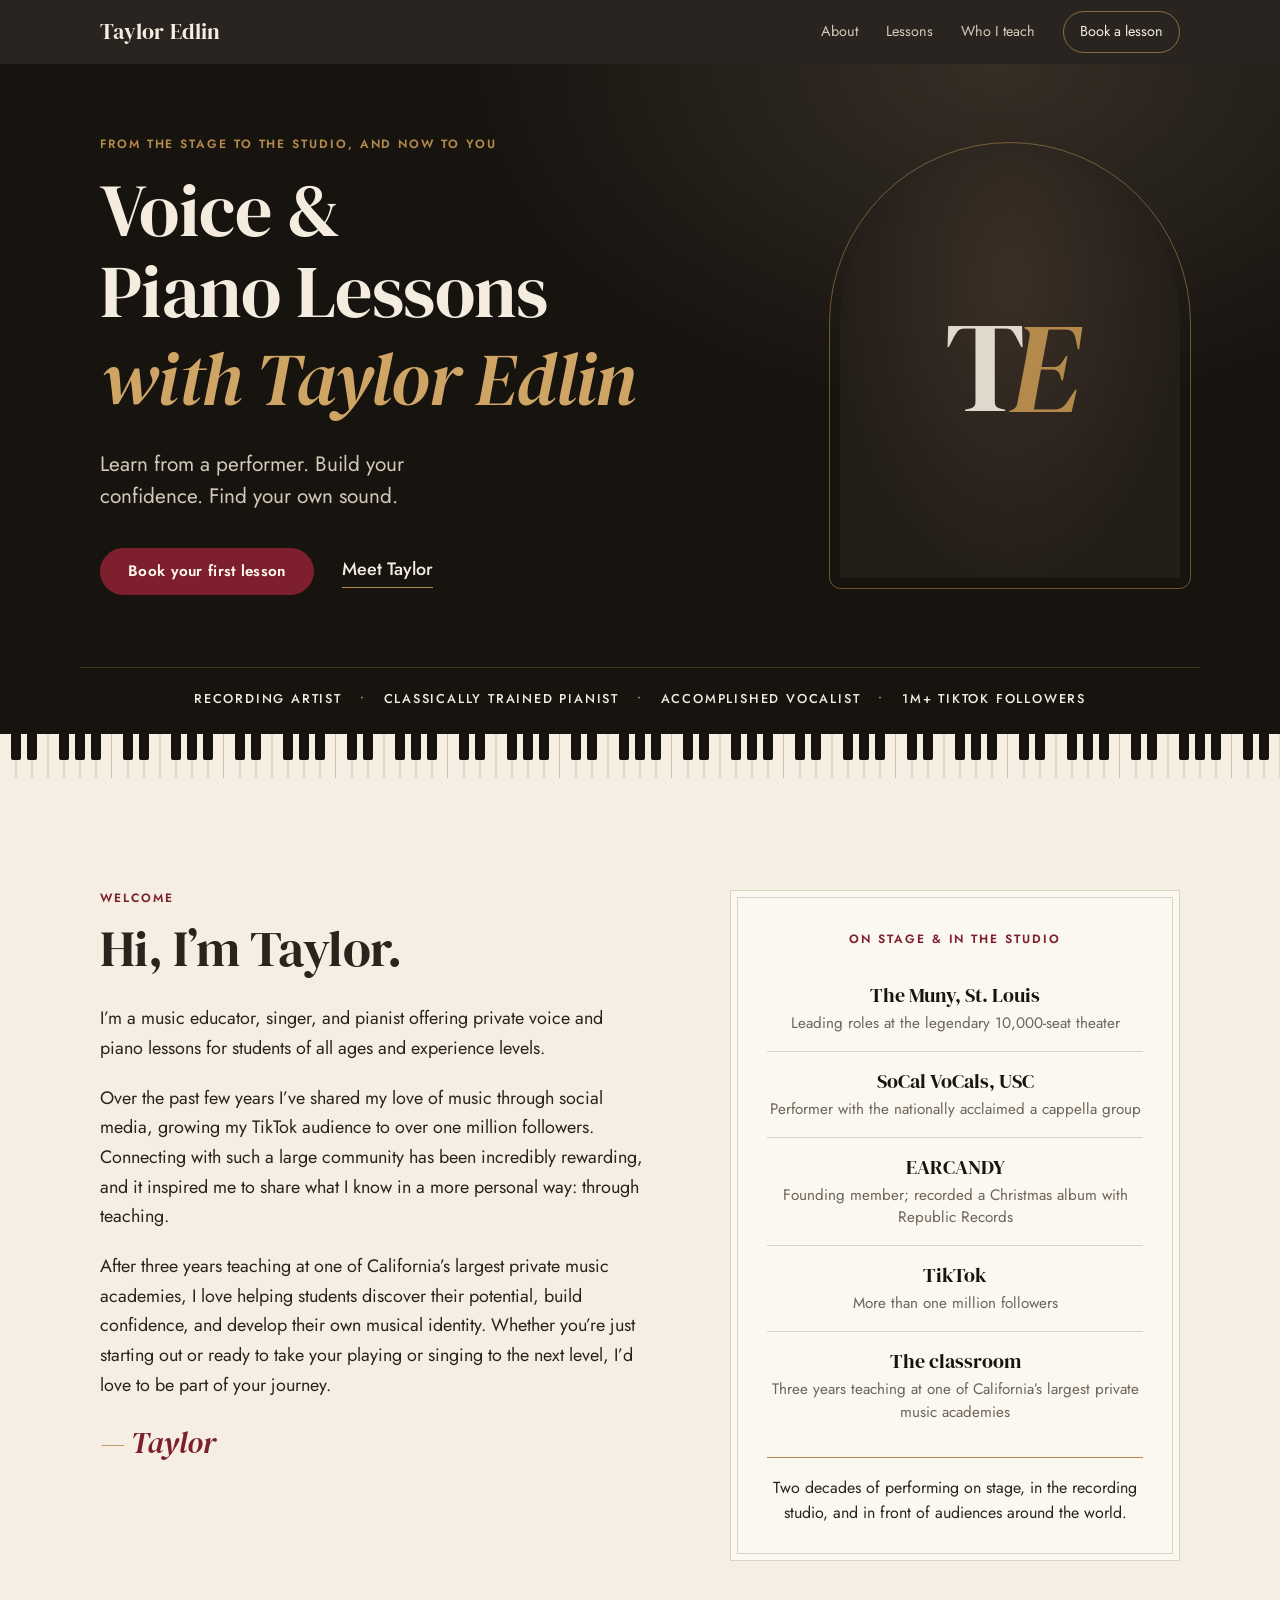
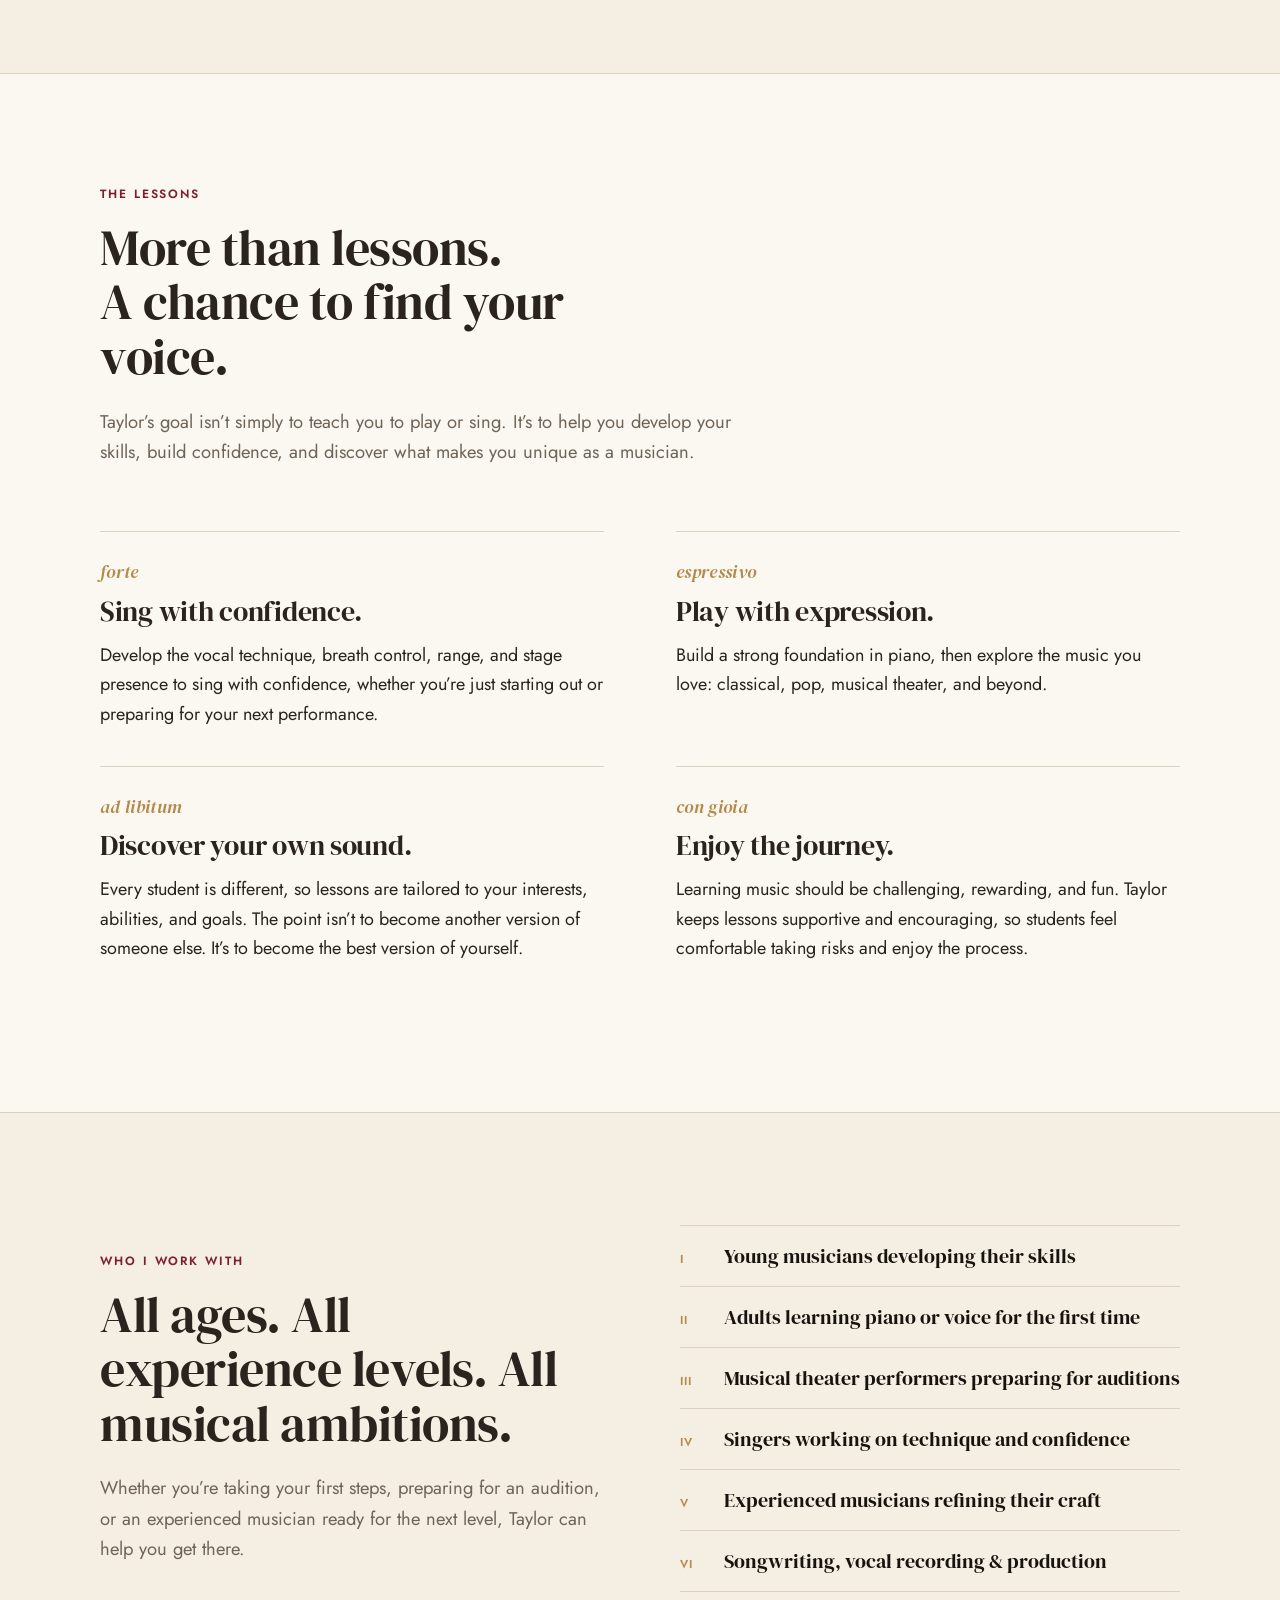
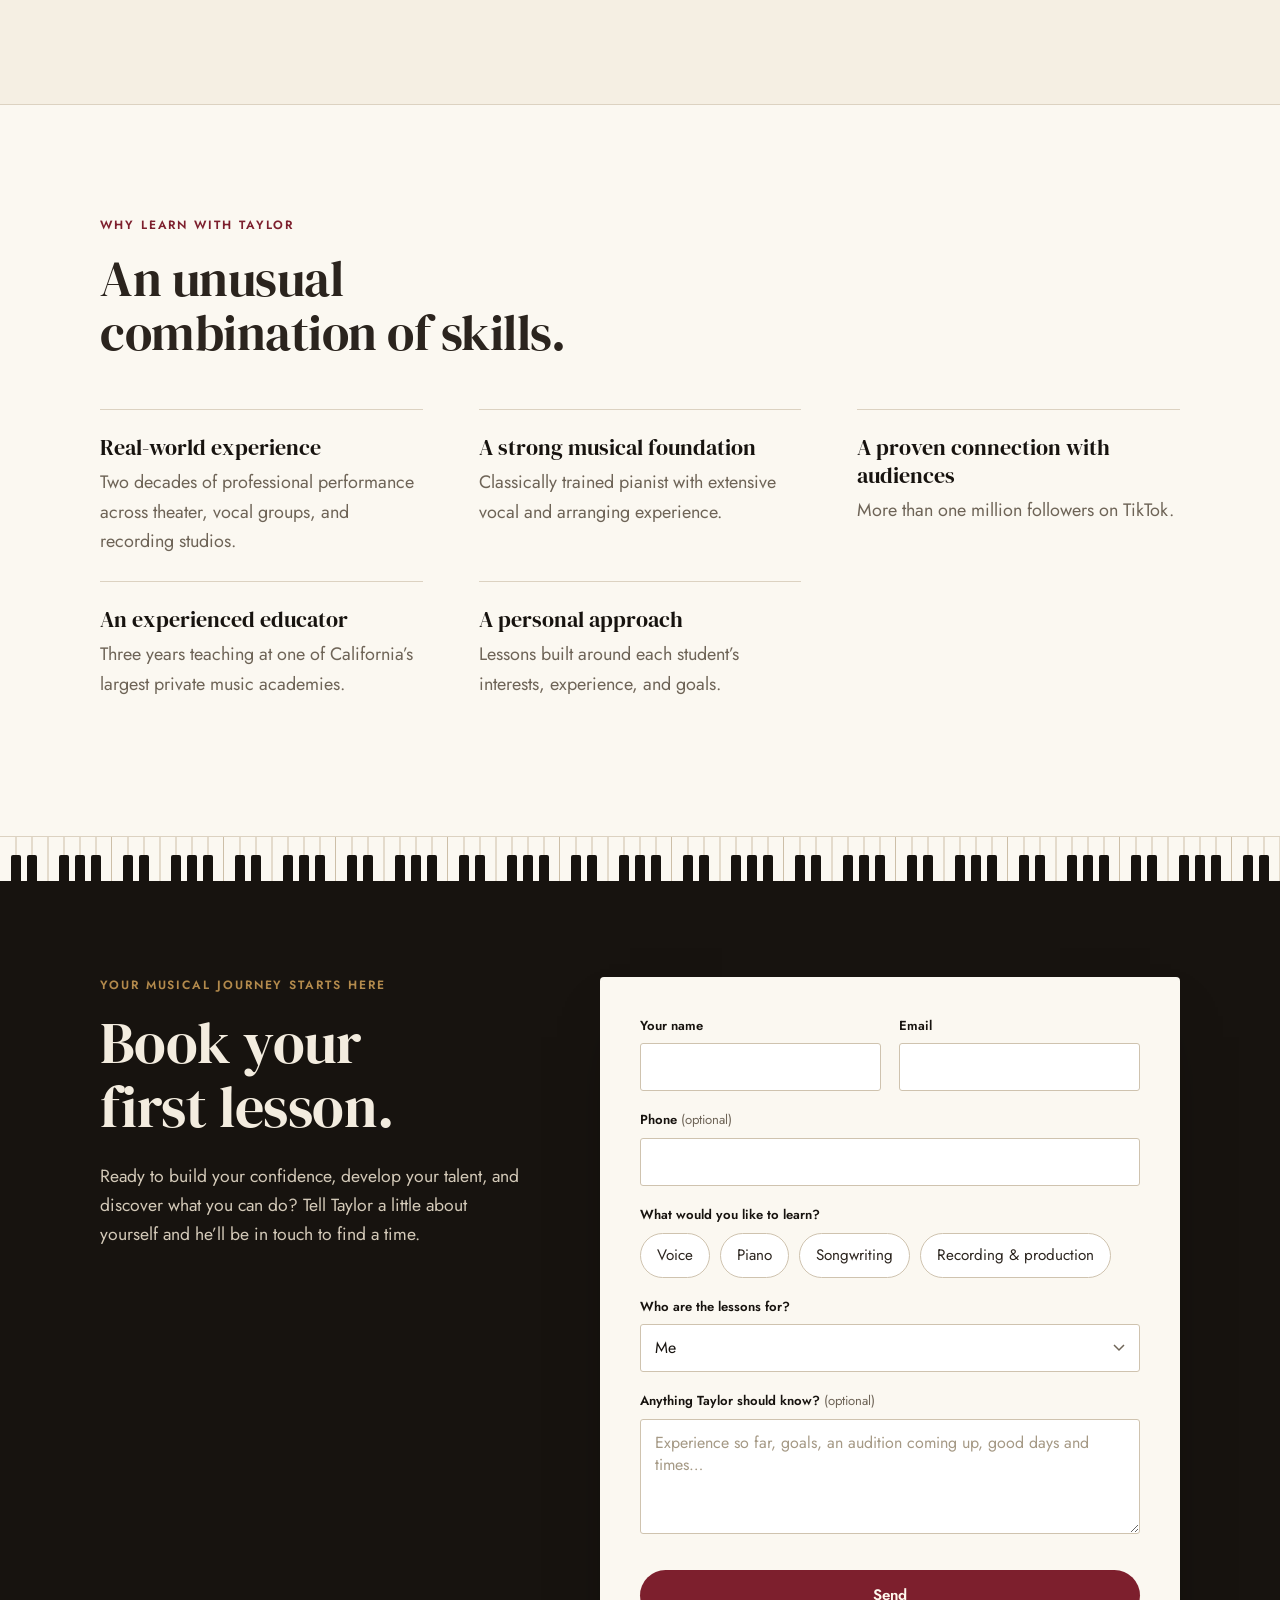
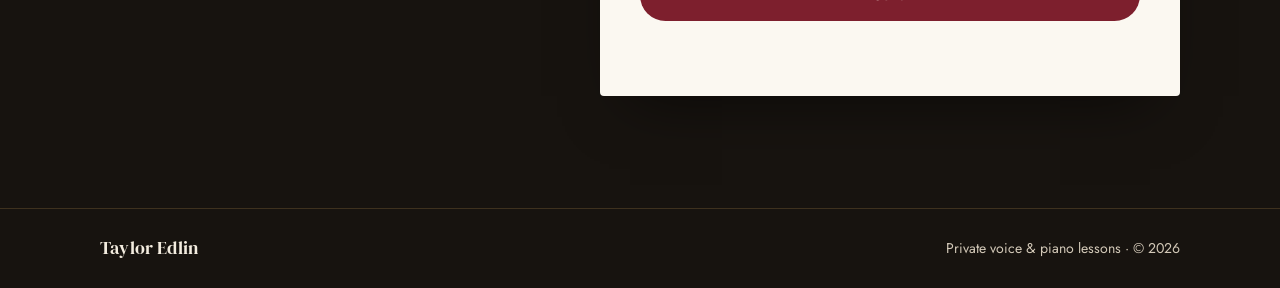
==== commit 1c575860: "Readable type: DM Serif Display + Jost, brighter text on dark" ====
--- a/index.html
+++ b/index.html
@@ -17,8 +17,8 @@
   <link rel="icon" href="favicon.svg" type="image/svg+xml">
   <link rel="preconnect" href="https://fonts.googleapis.com">
   <link rel="preconnect" href="https://fonts.gstatic.com" crossorigin>
-  <link rel="stylesheet" href="https://fonts.googleapis.com/css2?family=Bodoni+Moda:ital,opsz,wght@0,6..96,400..700;1,6..96,400..600&family=Inter:wght@400;500;600&display=swap">
-  <link rel="stylesheet" href="styles.css?v=2">
+  <link rel="stylesheet" href="https://fonts.googleapis.com/css2?family=DM+Serif+Display:ital@0;1&family=Jost:wght@400;500;600&display=swap">
+  <link rel="stylesheet" href="styles.css?v=3">
 </head>
 <body>
 
--- a/styles.css
+++ b/styles.css
@@ -11,22 +11,22 @@
   --curtain-dark: #64161F;
   --brass: #B38A4C;
   --on-dark: #F3ECDF;
-  --on-dark-muted: #B9AE9D;
-  --serif: "Bodoni Moda", "Didot", "Bodoni 72", Georgia, serif;
-  --sans: "Inter", system-ui, -apple-system, "Segoe UI", sans-serif;
+  --on-dark-muted: #D3C9B8;
+  --serif: "DM Serif Display", "Didot", Georgia, serif;
+  --sans: "Jost", "Futura", system-ui, -apple-system, "Segoe UI", sans-serif;
   color-scheme: light;
 }
 
 * { box-sizing: border-box; }
 html { scroll-behavior: smooth; scroll-padding-top: 72px; }
-body { margin: 0; background: var(--ivory); color: var(--text); font: 400 1.0625rem/1.7 var(--sans); -webkit-font-smoothing: antialiased; }
+body { margin: 0; background: var(--ivory); color: var(--text); font: 400 1.125rem/1.65 var(--sans); -webkit-font-smoothing: antialiased; }
 img { max-width: 100%; display: block; }
 a { color: inherit; }
 [hidden] { display: none !important; }
 
 .wrap { width: 100%; max-width: 1120px; margin: 0 auto; padding-left: max(20px, env(safe-area-inset-left, 0px)); padding-right: max(20px, env(safe-area-inset-right, 0px)); }
 
-h1, h2, h3 { font-family: var(--serif); font-weight: 500; line-height: 1.1; text-wrap: balance; margin: 0; letter-spacing: -0.01em; }
+h1, h2, h3 { font-family: var(--serif); font-weight: 400; line-height: 1.1; text-wrap: balance; margin: 0; letter-spacing: -0.01em; }
 em { font-style: italic; }
 .label, .eyebrow { font: 600 .75rem/1.4 var(--sans); letter-spacing: .16em; text-transform: uppercase; margin: 0 0 18px; }
 .label { color: var(--curtain); }
@@ -35,7 +35,7 @@
 /* ---------- Header ---------- */
 .site-header { position: sticky; top: 0; z-index: 10; background: rgba(23, 19, 15, .92); backdrop-filter: blur(8px); color: var(--on-dark); }
 .header-inner { display: flex; align-items: center; justify-content: space-between; gap: 24px; min-height: 64px; }
-.wordmark { font: 500 1.35rem/1 var(--serif); text-decoration: none; letter-spacing: .01em; margin: 0; }
+.wordmark { font: 400 1.4rem/1 var(--serif); text-decoration: none; letter-spacing: .01em; margin: 0; }
 nav { display: flex; align-items: center; gap: 28px; font-size: .9rem; }
 nav a { text-decoration: none; color: var(--on-dark-muted); transition: color .15s; }
 nav a:hover { color: var(--on-dark); }
@@ -55,9 +55,9 @@
   radial-gradient(ellipse 60% 70% at 78% 0%, rgba(255, 231, 190, .13), transparent 70%),
   var(--ink); padding-top: 72px; }
 .hero-grid { display: grid; grid-template-columns: 1.25fr .75fr; gap: 64px; align-items: center; }
-.hero h1 { font-size: clamp(2.6rem, 6vw, 4.6rem); font-weight: 500; }
-.hero h1 em { display: block; color: var(--brass); font-weight: 400; margin-top: .12em; }
-.lede { font: 400 clamp(1.15rem, 2vw, 1.35rem)/1.55 var(--serif); color: var(--on-dark-muted); margin: 28px 0 36px; max-width: 30ch; }
+.hero h1 { font-size: clamp(2.6rem, 6vw, 4.6rem); font-weight: 400; }
+.hero h1 em { display: block; color: #CFA566; margin-top: .08em; }
+.lede { font: 400 clamp(1.15rem, 2vw, 1.3rem)/1.55 var(--sans); color: var(--on-dark-muted); margin: 28px 0 36px; max-width: 34ch; }
 .hero-actions { display: flex; align-items: center; flex-wrap: wrap; gap: 28px; }
 
 /* Proscenium-arch frame for Taylor's portrait. */
@@ -67,9 +67,9 @@
 .monogram { position: absolute; inset: 0; display: flex; align-items: center; justify-content: center; font: 400 clamp(5rem, 11vw, 8rem)/1 var(--serif); color: rgba(243, 236, 223, .9); letter-spacing: -.04em; }
 .monogram i { color: var(--brass); margin-left: -.08em; }
 
-.billing { list-style: none; display: flex; flex-wrap: wrap; justify-content: center; gap: 10px 0; margin: 72px auto 0; padding-top: 22px; padding-bottom: 26px; border-top: 1px solid rgba(179, 138, 76, .3); font: italic 400 1.05rem/1.4 var(--serif); color: var(--on-dark-muted); }
+.billing { list-style: none; display: flex; flex-wrap: wrap; justify-content: center; gap: 10px 0; margin: 72px auto 0; padding-top: 22px; padding-bottom: 26px; border-top: 1px solid rgba(179, 138, 76, .3); font: 500 .8rem/1.4 var(--sans); letter-spacing: .14em; text-transform: uppercase; color: var(--on-dark); }
 .billing li { padding: 0 18px; }
-.billing li + li::before { content: "\2022"; color: var(--brass); margin: 0 18px 0 -18px; }
+.billing li + li::before { content: "\2022"; color: #CFA566; margin: 0 18px 0 -18px; }
 
 /* A strip of piano keys: the hero's last row, and the top of the booking section. */
 .keys { height: 44px; background: url("data:image/svg+xml,%3Csvg xmlns='http://www.w3.org/2000/svg' width='112' height='44'%3E%3Crect width='112' height='44' fill='%23F5EFE3'/%3E%3Cpath d='M16 0V44M32 0V44M48 0V44M64 0V44M80 0V44M96 0V44M111.5 0V44' stroke='%23CDBFA8'/%3E%3Cg fill='%2317130F'%3E%3Crect x='11' y='-3' width='10' height='29' rx='2'/%3E%3Crect x='27' y='-3' width='10' height='29' rx='2'/%3E%3Crect x='59' y='-3' width='10' height='29' rx='2'/%3E%3Crect x='75' y='-3' width='10' height='29' rx='2'/%3E%3Crect x='91' y='-3' width='10' height='29' rx='2'/%3E%3C/g%3E%3C/svg%3E") repeat-x left top / 112px 44px; }
@@ -94,15 +94,15 @@
 .playbill dl { margin: 0; }
 .playbill dl > div { padding: 16px 0; border-top: 1px solid var(--rule); text-align: center; }
 .playbill dl > div:first-child { border-top: 0; }
-.playbill dt { font: 500 1.2rem/1.3 var(--serif); color: var(--ink); }
+.playbill dt { font: 400 1.25rem/1.3 var(--serif); color: var(--ink); }
 .playbill dd { margin: 4px 0 0; color: var(--muted); font-size: .95rem; line-height: 1.5; }
-.playbill-note { margin: 18px 0 0; padding-top: 18px; border-top: 1px solid var(--brass); text-align: center; font: italic 400 1.02rem/1.5 var(--serif); color: var(--text); }
+.playbill-note { margin: 18px 0 0; padding-top: 18px; border-top: 1px solid var(--brass); text-align: center; font: 400 1rem/1.55 var(--sans); color: var(--text); }
 
 .pillars { display: grid; grid-template-columns: repeat(2, minmax(0, 1fr)); gap: 0 72px; margin-top: 64px; }
 .pillars article { padding: 32px 0 36px; border-top: 1px solid var(--rule); }
 .pillars h3 { font-size: 1.75rem; margin-bottom: 14px; }
 .pillars p { margin: 0; max-width: 52ch; }
-.marking { font: italic 600 1rem/1 var(--serif) !important; color: var(--brass); margin: 0 0 14px !important; letter-spacing: .02em; }
+.marking { font: italic 400 1.1rem/1 var(--serif) !important; color: var(--brass); margin: 0 0 14px !important; letter-spacing: .02em; }
 
 .students-grid { display: grid; grid-template-columns: 1fr 1fr; gap: 80px; align-items: center; }
 .who { list-style: none; margin: 0; padding: 0; counter-reset: who; }
@@ -112,7 +112,7 @@
 
 .why { display: grid; grid-template-columns: repeat(auto-fit, minmax(min(100%, 300px), 1fr)); gap: 0 56px; margin: 48px 0 0; }
 .why > div { padding: 24px 0; border-top: 1px solid var(--rule); }
-.why dt { font: 500 1.3rem/1.3 var(--serif); color: var(--ink); margin-bottom: 6px; }
+.why dt { font: 400 1.35rem/1.3 var(--serif); color: var(--ink); margin-bottom: 6px; }
 .why dd { margin: 0; color: var(--muted); }
 
 /* ---------- Booking ---------- */
@@ -165,7 +165,7 @@
   nav a:not(.nav-cta) { display: none; }
   .hero { padding-top: 48px; }
   .arch { max-width: 230px; }
-  .billing { margin-top: 56px; font-size: .98rem; }
+  .billing { margin-top: 56px; font-size: .72rem; }
   .pillars, .row.two { grid-template-columns: 1fr; }
   .playbill { padding: 32px 22px 26px; }
   .book-form, .thanks { padding: 28px 20px; }
